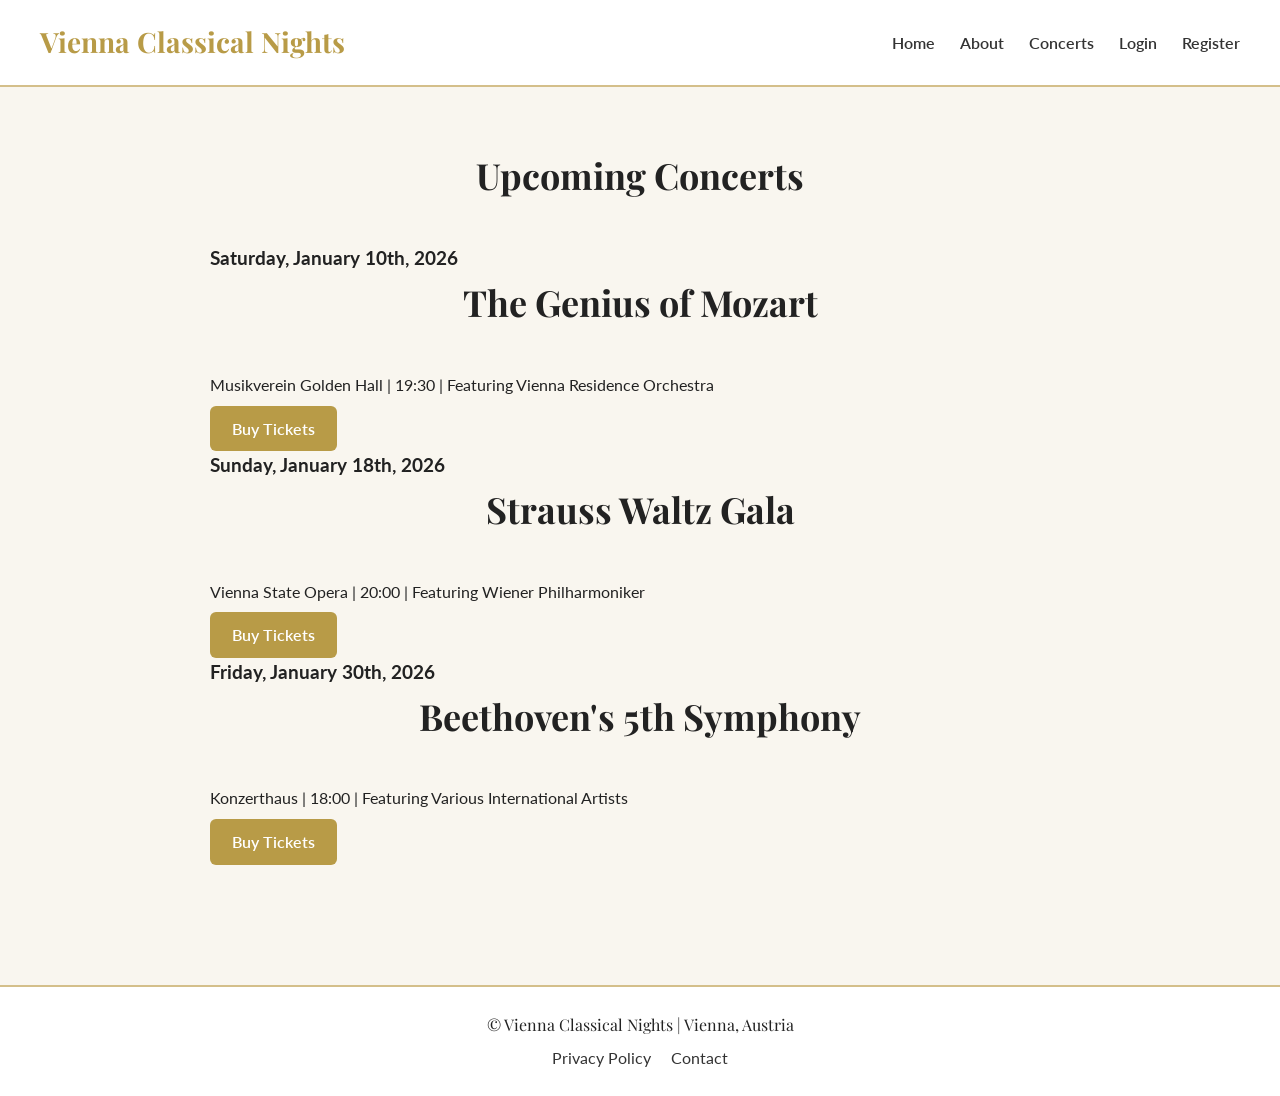
==== concerts.html @ 1259a4c3 "Add files via upload Konstruktimi i faqes se Koncerteve" ====
<!DOCTYPE html>
<html lang="en">

<head>
    <meta charset="UTF-8" />
    <meta name="viewport" content="width=device-width, initial-scale=1" />
    <title>Vienna Classical Nights | Concerts</title>
    <link rel="stylesheet" href="styles.css" />
    <link href="https://fonts.googleapis.com/css2?family=Lato:wght@300;400;700&family=Playfair+Display:wght@400;700&display=swap"
        rel="stylesheet" />
</head>

<body>
    <header class="header">
        <div class="logo">Vienna Classical Nights</div>
        <nav>
            <ul class="nav-links">
                <li><a href="index.html">Home</a></li>
                <li><a href="about.html">About</a></li>
                <li><a href="concerts.html" class="active">Concerts</a></li>
                <li><a href="login.html">Login</a></li>
                <li><a href="register.html">Register</a></li>
            </ul>
        </nav>
    </header>

    <main class="concerts-section container">
        <h2>Upcoming Concerts</h2>

        <!-- CONCERT 1 -->
        <section class="concert-day-hero"
            style="background-image: url('images/image11.jpg');">
            <div class="concert-day-hero-overlay">
                <div class="concert-day-info">
                    <h3>Saturday, January 10th, 2026</h3>
                    <h2>The Genius of Mozart</h2>
                    <p>Musikverein Golden Hall | 19:30 | Featuring Vienna Residence Orchestra</p>
                    <a href="#" class="buy-button">Buy Tickets</a>
                </div>
            </div>
        </section>

        <!-- CONCERT 2 -->
        <section class="concert-day-hero"
            style="background-image: url('images/image22.jpg');">
            <div class="concert-day-hero-overlay">
                <div class="concert-day-info">
                    <h3>Sunday, January 18th, 2026</h3>
                    <h2>Strauss Waltz Gala</h2>
                    <p>Vienna State Opera | 20:00 | Featuring Wiener Philharmoniker</p>
                    <a href="#" class="buy-button">Buy Tickets</a>
                </div>
            </div>
        </section>

        <!-- CONCERT 3 -->
        <section class="concert-day-hero"
            style="background-image: url('images/image33.jpg');">
            <div class="concert-day-hero-overlay">
                <div class="concert-day-info">
                    <h3>Friday, January 30th, 2026</h3>
                    <h2>Beethoven's 5th Symphony</h2>
                    <p>Konzerthaus | 18:00 | Featuring Various International Artists</p>
                    <a href="#" class="buy-button">Buy Tickets</a>
                </div>
            </div>
        </section>

    </main>

    <footer>
        <p>© Vienna Classical Nights | Vienna, Austria</p>
        <ul class="footer-links">
            <li><a href="#">Privacy Policy</a></li>
            <li><a href="#">Contact</a></li>
        </ul>
    </footer>
</body>

</html>
---- styles.css ----
* {
    margin: 0;
    padding: 0;
    box-sizing: border-box;
}

body {
    font-family: "Lato", sans-serif;
    background-color: #f9f6ef;;
    color: #222;
    line-height: 1.6;
}

.header {
    background-color: #fff;
    padding: 20px 40px;
    display: flex;
    justify-content: space-between;
    align-items: center;
    border-bottom: 2px solid #d4bf8a;
    position: sticky;
    top: 0;
    z-index: 100;
}

.header .logo {
    font-family: "Playfair Display", serif;
    font-size: 28px;
    font-weight: 700;
    color: #b89b47;
}

.nav-links {
    list-style: none;
    display: flex;
    gap: 25px;
}

.nav-links a {
    text-decoration: none;
    color: #333;
    font-weight: 600;
    transition: color 0.3s;
}

.nav-links a:hover {
     color: #b89b47;
}

.banner {
    text-align: center;
    padding: 80px 20px;
     background: linear-gradient(
        rgba(0, 0, 0, 0.55),
        rgba(0, 0, 0, 0.55)
    ),
    url('https://hidraupianobenches.com/wp-content/uploads/2023/03/What-is-Classical-Music-A-Deep-Dive-into-the-World-of-Musical-Masterpieces.png') center/cover no-repeat;
    color: white;
}

.banner h1 {
    font-family: "Playfair Diplay", serif;
    font-size: 48px;
    margin-bottom: 18px;
}

.concerts-button {
    background-color: #b89b47;
    color: white;
    padding: 12px 30px;
    border-radius: 6px;
    text-decoration: none;
    font-weight: 600;
    display: inline-block;
    margin-top: 20px;
    transform: 0.3s;
}

.concerts-button:hover {
    background-color: #9f8035;
}

.features {
    display: flex;
    justify-content: center;
    gap: 40px;
    padding: 60px 20px;
}

.feature {
    max-width: 300px;
    text-align: center;
}

.feature h3 {
    font-family: "Playfair Display", serif;
    margin-bottom: 10px;
    font-size: 24px;
    color: #b89b47;
}

.concerts-section {
    padding: 60px 20px;
}

.concerts-section h2 {
    text-align: center;
    font-family: "Playfair Display", serif;
    font-size: 36px;
    color: #222;
    margin-bottom: 40px;
}

.container {
    max-width: 900px;
    margin: auto;
}

.concert-card {
    background-color: white;
    border: 1px solid #e8e1d2;
    border-left: 4px solid #b89b47;
    padding: 25px;
    margin-bottom: 25px;
    display: flex;
    justify-content: space-between;
    align-items: center;
    border-radius: 6px;
    transition: box-shadow 0.3s;
}

.concert-card:hover {
    box-shadow: 0px 4px 14px rgba(0, 0, 0, 0.12);
}

.concert-info h3 {
    font-family: "Playfair Display", serif;
    margin-bottom: 8px;
}

.price-button {
    text-align: right;
}

.price {
    font-size: 22px;
    font-weight: bold;
    color: #b89b47;
}

.buy-button {
    display: inline-block;
    margin-top: 8px;
    background-color: #b89b47;
    color: white;
    padding: 10px 22px;
    border-radius: 6px;
    text-decoration: none;
    font-weight: 600;
    transition: 0.3s;
}

.buy-button:hover {
    background-color: #9f8035;
}

footer {
    background-color: #fff;
    text-align: center;
    padding: 25px 0;
    margin-top: 60px;
    border-top: 2px solid #d4bf8a;
}

footer p {
    font-family: "Playfair Display", serif;
    font-size: 16px;
}

.footer-links {
    list-style: none;
    display: flex;
    justify-content: center;
    gap: 20px;
    margin-top: 8px;
}

.footer-links a {
    text-decoration: none;
    color: #333;
    transition: color 0.3s;
}

.footer-links a:hover {
    color: #b89b47;
}
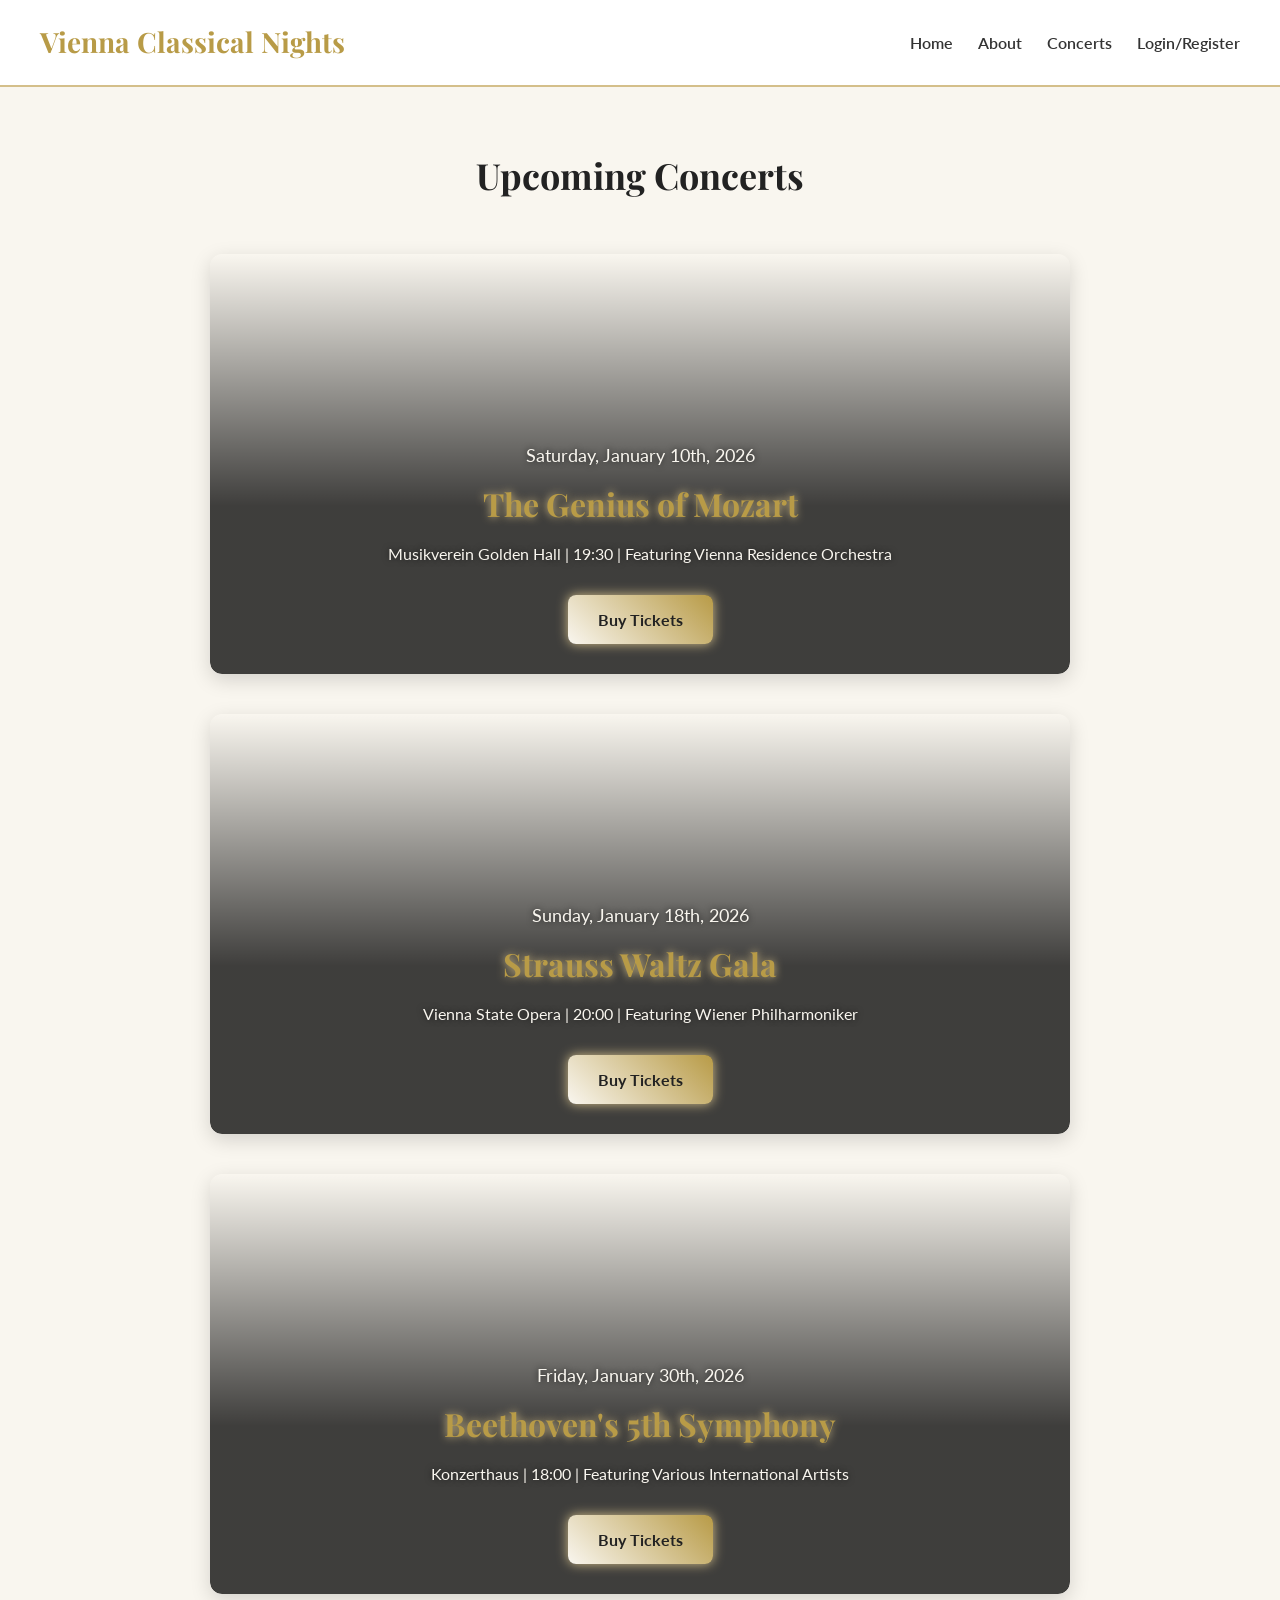
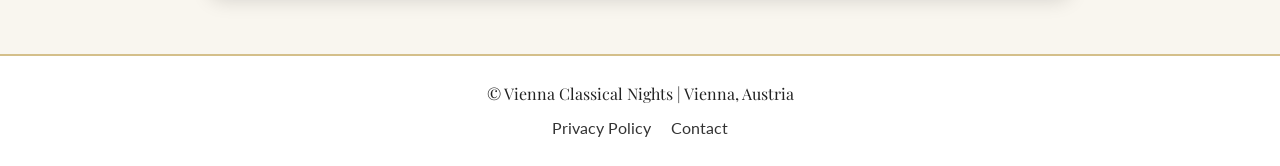
==== commit 8bd524e1: "Update i koncertit, indexit edhe shtimi i login page" ====
--- a/concerts.html
+++ b/concerts.html
@@ -18,8 +18,8 @@
                 <li><a href="index.html">Home</a></li>
                 <li><a href="about.html">About</a></li>
                 <li><a href="concerts.html" class="active">Concerts</a></li>
-                <li><a href="login.html">Login</a></li>
-                <li><a href="register.html">Register</a></li>
+                <li><a href="login.html">Login/Register</a></li>
+                
             </ul>
         </nav>
     </header>
--- a/styles.css
+++ b/styles.css
@@ -194,3 +194,157 @@
 .footer-links a:hover {
     color: #b89b47;
 }
+
+/* kodi i concerts page */
+
+/* MAIN CONTAINER */
+.concerts-section.container {
+  max-width: 900px;
+  margin: 60px auto;
+  padding: 0 20px;
+  text-align: center;
+}
+
+.concerts-section h2 {
+  font-family: 'Playfair Display', serif;
+  font-size: 36px;
+  color: #222;
+  margin-bottom: 50px;
+}
+
+/* CONCERT HERO SECTIONS */
+.concert-day-hero {
+  position: relative;
+  height: 420px;
+  margin-bottom: 40px;
+  border-radius: 12px;
+  background-size: cover;
+  background-position: center;
+  overflow: hidden;
+  box-shadow: 0 6px 20px rgba(0,0,0,0.15);
+  transition: transform 0.3s ease;
+}
+
+.concert-day-hero:hover {
+  transform: scale(1.03);
+  box-shadow: 0 12px 35px rgba(0,0,0,0.25);
+}
+
+.concert-day-hero-overlay {
+  position: absolute;
+  bottom: 0;
+  width: 100%;
+  background: linear-gradient(to top, rgba(0,0,0,0.75) 40%, transparent 100%);
+  padding: 30px 40px;
+  color: #f9f6ef;
+  border-radius: 0 0 12px 12px;
+  display: flex;
+  flex-direction: column;
+  justify-content: flex-end;
+  height: 100%;
+}
+
+.concert-day-info h3 {
+  font-size: 18px;
+  font-weight: 400;
+  margin-bottom: 8px;
+  text-shadow: 0 0 6px rgba(0,0,0,0.7);
+}
+
+.concert-day-info h2 {
+  font-family: 'Playfair Display', serif;
+  font-size: 32px;
+  font-weight: 700;
+  margin-bottom: 12px;
+  color: #b89b47;
+  text-shadow: 0 0 8px #d4bf8a;
+}
+
+.concert-day-info p {
+  font-size: 16px;
+  margin-bottom: 20px;
+  text-shadow: 0 0 6px rgba(0,0,0,0.6);
+}
+
+/* BUY BUTTON */
+.buy-button {
+  align-self: flex-start;
+  background: linear-gradient(45deg, #f9f6ef, #b89b47);
+  color: #222;
+  font-weight: 700;
+  padding: 12px 30px;
+  border-radius: 8px;
+  text-decoration: none;
+  box-shadow: 0 0 12px #d4bf8a;
+  border: none;
+  cursor: pointer;
+  transition: all 0.3s ease;
+  font-size: 16px;
+}
+
+.buy-button:hover {
+  background: linear-gradient(45deg, #d4bf8a, #f9f6ef);
+  color: #111;
+  box-shadow: 0 0 20px #b89b47;
+  transform: translateY(-3px);
+}
+/*  kodi i about page */
+/* Main About container */
+.about-container {
+    max-width: 900px;
+    margin: auto;
+    padding: 60px 20px;
+}
+
+/* Title sections */
+.about-container h2 {
+    font-family: "Playfair Display", serif;
+    font-size: 32px;
+    color: #b89b47;
+    margin-top: 40px;
+    margin-bottom: 15px;
+    text-align: center;
+}
+
+/* Text paragraphs */
+.about-container p {
+    font-size: 18px;
+    line-height: 1.9;
+    color: #232323;
+    margin-bottom: 25px;
+}
+
+/* Bullet list */
+.about-container ul {
+    padding-left: 25px;
+    margin-bottom: 30px;
+}
+
+.about-container ul li {
+    font-size: 18px;
+    line-height: 1.8;
+    margin-bottom: 10px;
+}
+
+.about-banner {
+    background: linear-gradient(
+        rgba(0, 0, 0, 0.45),
+        rgba(0, 0, 0, 0.45)
+    ),
+    url("images/image55.jpg") center/cover no-repeat;
+    padding: 90px 20px;
+    text-align: center;
+    color: white;
+}
+
+.about-banner h1 {
+    font-family: "Playfair Display", serif;
+    font-size: 48px;
+    margin-bottom: 10px;
+}
+
+.about-banner p {
+    font-size: 20px;
+    max-width: 800px;
+    margin: auto;
+}
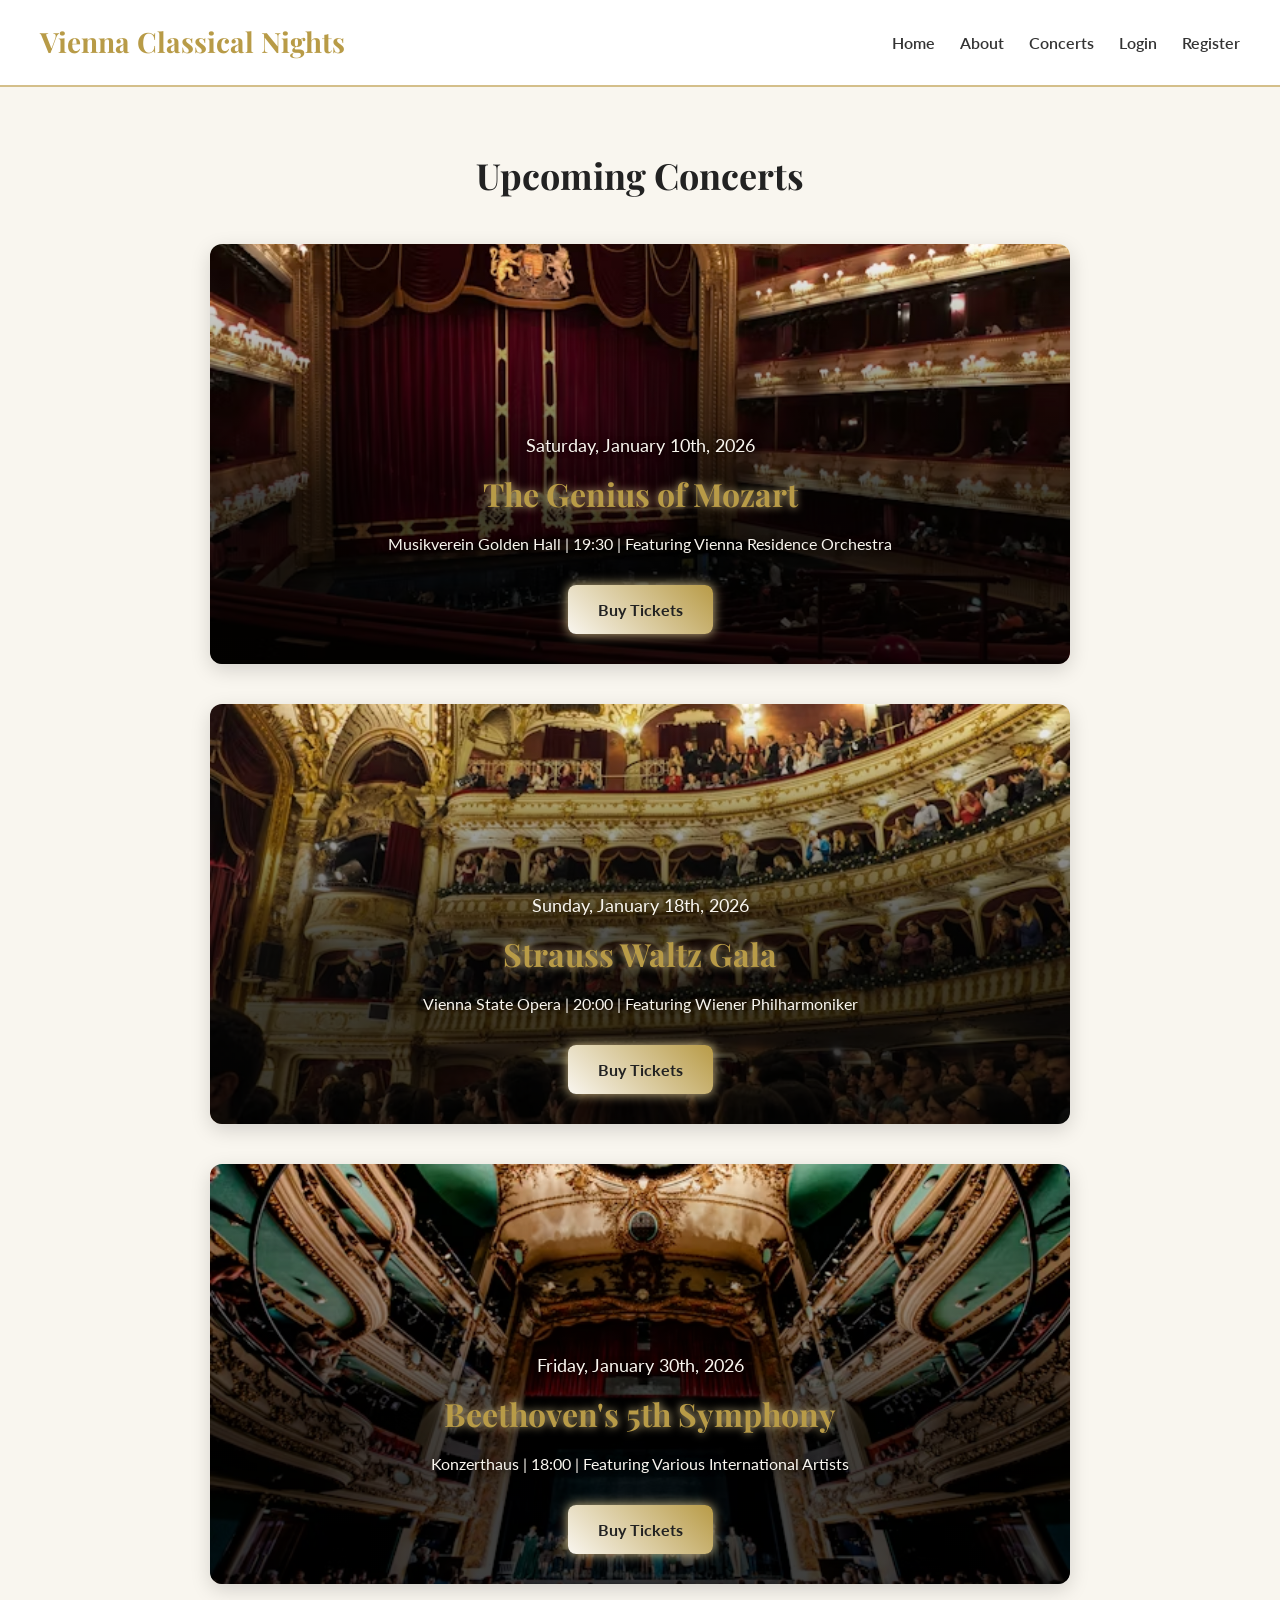
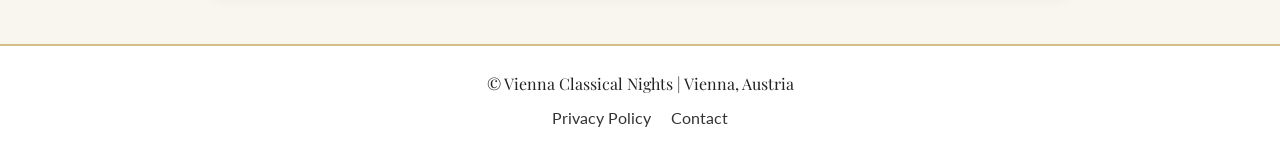
==== commit 2fd59ea1: "Shtimi i register page" ====
--- a/concerts.html
+++ b/concerts.html
@@ -18,7 +18,8 @@
                 <li><a href="index.html">Home</a></li>
                 <li><a href="about.html">About</a></li>
                 <li><a href="concerts.html" class="active">Concerts</a></li>
-                <li><a href="login.html">Login/Register</a></li>
+                <li><a href="login.html">Login</a></li>
+                <li><a href="register.html">Register</a></li>
                 
             </ul>
         </nav>
--- a/styles.css
+++ b/styles.css
@@ -6,7 +6,7 @@
 
 body {
     font-family: "Lato", sans-serif;
-    background-color: #f9f6ef;;
+    background-color: #f9f6ef;
     color: #222;
     line-height: 1.6;
 }
@@ -44,28 +44,25 @@
 }
 
 .nav-links a:hover {
-     color: #b89b47;
+    color: #b89b47;
 }
 
 .banner {
     text-align: center;
     padding: 80px 20px;
-     background: linear-gradient(
-        rgba(0, 0, 0, 0.55),
-        rgba(0, 0, 0, 0.55)
-    ),
-    url('https://hidraupianobenches.com/wp-content/uploads/2023/03/What-is-Classical-Music-A-Deep-Dive-into-the-World-of-Musical-Masterpieces.png') center/cover no-repeat;
+    background: linear-gradient(rgba(0,0,0,0.55), rgba(0,0,0,0.55)),
+        url('https://hidraupianobenches.com/wp-content/uploads/2023/03/What-is-Classical-Music-A-Deep-Dive-into-the-World-of-Musical-Masterpieces.png') center/cover no-repeat;
     color: white;
 }
 
 .banner h1 {
-    font-family: "Playfair Diplay", serif;
+    font-family: "Playfair Display", serif;
     font-size: 48px;
     margin-bottom: 18px;
 }
 
-.concerts-button {
-    background-color: #b89b47;
+/* .concerts-button {
+    background-color: #b89b47; 
     color: white;
     padding: 12px 30px;
     border-radius: 6px;
@@ -73,12 +70,12 @@
     font-weight: 600;
     display: inline-block;
     margin-top: 20px;
-    transform: 0.3s;
+    transition: 0.3s;
 }
 
 .concerts-button:hover {
     background-color: #9f8035;
-}
+} */
 
 .features {
     display: flex;
@@ -130,7 +127,7 @@
 }
 
 .concert-card:hover {
-    box-shadow: 0px 4px 14px rgba(0, 0, 0, 0.12);
+    box-shadow: 0px 4px 14px rgba(0,0,0,0.12);
 }
 
 .concert-info h3 {
@@ -195,108 +192,94 @@
     color: #b89b47;
 }
 
-/* kodi i concerts page */
-
-/* MAIN CONTAINER */
 .concerts-section.container {
-  max-width: 900px;
-  margin: 60px auto;
-  padding: 0 20px;
-  text-align: center;
-}
-
-.concerts-section h2 {
-  font-family: 'Playfair Display', serif;
-  font-size: 36px;
-  color: #222;
-  margin-bottom: 50px;
-}
-
-/* CONCERT HERO SECTIONS */
+    max-width: 900px;
+    margin: 60px auto;
+    padding: 0 20px;
+    text-align: center;
+}
+
 .concert-day-hero {
-  position: relative;
-  height: 420px;
-  margin-bottom: 40px;
-  border-radius: 12px;
-  background-size: cover;
-  background-position: center;
-  overflow: hidden;
-  box-shadow: 0 6px 20px rgba(0,0,0,0.15);
-  transition: transform 0.3s ease;
+    position: relative;
+    height: 420px;
+    margin-bottom: 40px;
+    border-radius: 12px;
+    background-size: cover;
+    background-position: center;
+    overflow: hidden;
+    box-shadow: 0 6px 20px rgba(0,0,0,0.15);
+    transition: transform 0.3s ease;
 }
 
 .concert-day-hero:hover {
-  transform: scale(1.03);
-  box-shadow: 0 12px 35px rgba(0,0,0,0.25);
+    transform: scale(1.03);
+    box-shadow: 0 12px 35px rgba(0,0,0,0.25);
 }
 
 .concert-day-hero-overlay {
-  position: absolute;
-  bottom: 0;
-  width: 100%;
-  background: linear-gradient(to top, rgba(0,0,0,0.75) 40%, transparent 100%);
-  padding: 30px 40px;
-  color: #f9f6ef;
-  border-radius: 0 0 12px 12px;
-  display: flex;
-  flex-direction: column;
-  justify-content: flex-end;
-  height: 100%;
+    position: absolute;
+    bottom: 0;
+    width: 100%;
+    background: linear-gradient(to top, rgba(0,0,0,0.75) 40%, transparent 100%);
+    padding: 30px 40px;
+    color: #f9f6ef;
+    border-radius: 0 0 12px 12px;
+    display: flex;
+    flex-direction: column;
+    justify-content: flex-end;
+    height: 100%;
 }
 
 .concert-day-info h3 {
-  font-size: 18px;
-  font-weight: 400;
-  margin-bottom: 8px;
-  text-shadow: 0 0 6px rgba(0,0,0,0.7);
+    font-size: 18px;
+    font-weight: 400;
+    margin-bottom: 8px;
+    text-shadow: 0 0 6px rgba(0,0,0,0.7);
 }
 
 .concert-day-info h2 {
-  font-family: 'Playfair Display', serif;
-  font-size: 32px;
-  font-weight: 700;
-  margin-bottom: 12px;
-  color: #b89b47;
-  text-shadow: 0 0 8px #d4bf8a;
+    font-family: "Playfair Display", serif;
+    font-size: 32px;
+    font-weight: 700;
+    margin-bottom: 12px;
+    color: #b89b47;
+    text-shadow: 0 0 8px #d4bf8a;
 }
 
 .concert-day-info p {
-  font-size: 16px;
-  margin-bottom: 20px;
-  text-shadow: 0 0 6px rgba(0,0,0,0.6);
-}
-
-/* BUY BUTTON */
+    font-size: 16px;
+    margin-bottom: 20px;
+    text-shadow: 0 0 6px rgba(0,0,0,0.6);
+}
+
 .buy-button {
-  align-self: flex-start;
-  background: linear-gradient(45deg, #f9f6ef, #b89b47);
-  color: #222;
-  font-weight: 700;
-  padding: 12px 30px;
-  border-radius: 8px;
-  text-decoration: none;
-  box-shadow: 0 0 12px #d4bf8a;
-  border: none;
-  cursor: pointer;
-  transition: all 0.3s ease;
-  font-size: 16px;
+    align-self: flex-start;
+    background: linear-gradient(45deg, #f9f6ef, #b89b47);
+    color: #222;
+    font-weight: 700;
+    padding: 12px 30px;
+    border-radius: 8px;
+    text-decoration: none;
+    box-shadow: 0 0 12px #d4bf8a;
+    border: none;
+    cursor: pointer;
+    transition: all 0.3s ease;
+    font-size: 16px;
 }
 
 .buy-button:hover {
-  background: linear-gradient(45deg, #d4bf8a, #f9f6ef);
-  color: #111;
-  box-shadow: 0 0 20px #b89b47;
-  transform: translateY(-3px);
-}
-/*  kodi i about page */
-/* Main About container */
+    background: linear-gradient(45deg, #d4bf8a, #f9f6ef);
+    color: #111;
+    box-shadow: 0 0 20px #b89b47;
+    transform: translateY(-3px);
+}
+
 .about-container {
     max-width: 900px;
     margin: auto;
     padding: 60px 20px;
 }
 
-/* Title sections */
 .about-container h2 {
     font-family: "Playfair Display", serif;
     font-size: 32px;
@@ -306,7 +289,6 @@
     text-align: center;
 }
 
-/* Text paragraphs */
 .about-container p {
     font-size: 18px;
     line-height: 1.9;
@@ -314,7 +296,6 @@
     margin-bottom: 25px;
 }
 
-/* Bullet list */
 .about-container ul {
     padding-left: 25px;
     margin-bottom: 30px;
@@ -327,11 +308,8 @@
 }
 
 .about-banner {
-    background: linear-gradient(
-        rgba(0, 0, 0, 0.45),
-        rgba(0, 0, 0, 0.45)
-    ),
-    url("images/image55.jpg") center/cover no-repeat;
+    background: linear-gradient(rgba(0,0,0,0.45), rgba(0,0,0,0.45)),
+        url("images/image55.jpg") center/cover no-repeat;
     padding: 90px 20px;
     text-align: center;
     color: white;
@@ -348,3 +326,164 @@
     max-width: 800px;
     margin: auto;
 }
+
+.login-section {
+    display: flex;
+    justify-content: center;
+    align-items: center;
+    min-height: 70vh;
+    padding: 40px 20px;
+    background-color: #f9f6ef;
+}
+
+.login-container {
+    background-color: #fff;
+    padding: 40px;
+    border-radius: 8px;
+    box-shadow: 0 4px 14px rgba(0,0,0,0.1);
+    max-width: 400px;
+    width: 100%;
+    text-align: center;
+}
+
+.login-container h2 {
+    font-family: "Playfair Display", serif;
+    font-size: 32px;
+    margin-bottom: 25px;
+    color: #b89b47;
+}
+
+.login-container label {
+    display: block;
+    text-align: left;
+    margin: 12px 0 6px;
+    font-weight: 600;
+    color: #222;
+}
+
+.login-container input {
+    width: 100%;
+    padding: 12px;
+    border: 1px solid #d4bf8a;
+    border-radius: 6px;
+    margin-bottom: 20px;
+    font-size: 16px;
+    font-family: "Lato", sans-serif;
+}
+
+.login-button {
+    background-color: #b89b47;
+    color: #fff;
+    padding: 12px 30px;
+    border: none;
+    border-radius: 6px;
+    font-size: 16px;
+    font-weight: 600;
+    cursor: pointer;
+    transition: background-color 0.3s;
+    width: 100%;
+}
+
+.login-button:hover {
+    background-color: #9f8035;
+}
+
+.register-link {
+    margin-top: 15px;
+    font-size: 14px;
+}
+
+.register-link a {
+    color: #b89b47;
+    text-decoration: none;
+    font-weight: 600;
+}
+
+.register-link a:hover {
+    color: #9f8035;
+}
+
+
+.register-section {
+    display: flex;
+    justify-content: center;
+    align-items: center;
+    min-height: 70vh;
+    padding: 40px 20px;
+    background-color: #f9f6ef;
+}
+
+.register-container {
+    background-color: #fff;
+    padding: 40px;
+    border-radius: 8px;
+    box-shadow: 0 4px 14px rgba(0,0,0,0.1);
+    max-width: 420px;
+    width: 100%;
+    text-align: center;
+}
+
+.register-container h2 {
+    font-family: "Playfair Display", serif;
+    font-size: 32px;
+    margin-bottom: 25px;
+    color: #b89b47;
+}
+
+.register-container label {
+    display: block;
+    text-align: left;
+    margin: 12px 0 6px;
+    font-weight: 600;
+    color: #222;
+}
+
+.register-container input {
+    width: 100%;
+    padding: 12px;
+    border: 1px solid #d4bf8a;
+    border-radius: 6px;
+    margin-bottom: 20px;
+    font-size: 16px;
+    font-family: "Lato", sans-serif;
+    transition: border 0.3s, box-shadow 0.3s;
+}
+
+.register-container input:focus {
+    border-color: #b89b47;
+    box-shadow: 0 0 8px rgba(184, 155, 71, 0.5);
+    outline: none;
+}
+
+.signup-button {
+    background-color: #b89b47;
+    color: #fff;
+    padding: 12px 30px;
+    border: none;
+    border-radius: 6px;
+    font-size: 16px;
+    font-weight: 600;
+    cursor: pointer;
+    transition: background-color 0.3s, transform 0.2s;
+    width: 100%;
+}
+
+.signup-button:hover {
+    background-color: #9f8035;
+    transform: translateY(-2px);
+}
+
+.login-link {
+    margin-top: 15px;
+    font-size: 14px;
+}
+
+.login-link a {
+    color: #b89b47;
+    text-decoration: none;
+    font-weight: 600;
+}
+
+.login-link a:hover {
+    color: #9f8035;
+}
